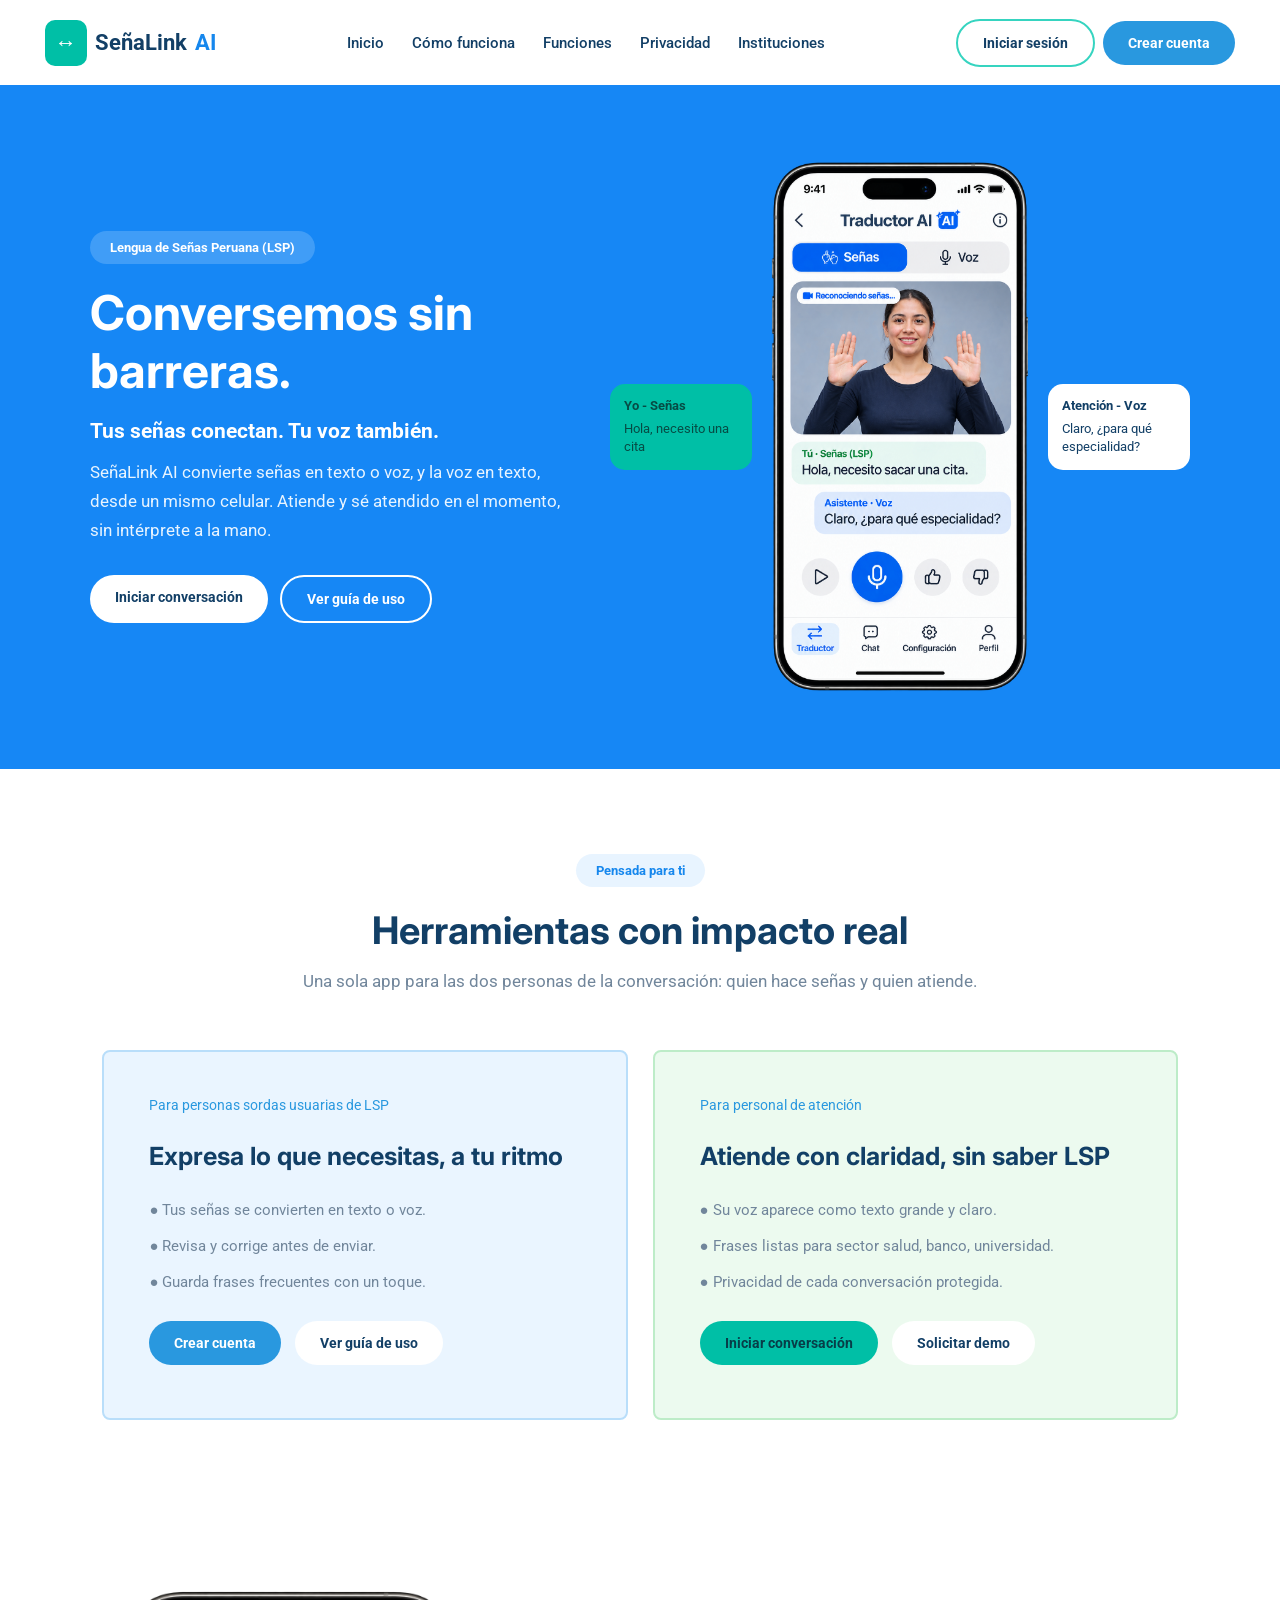
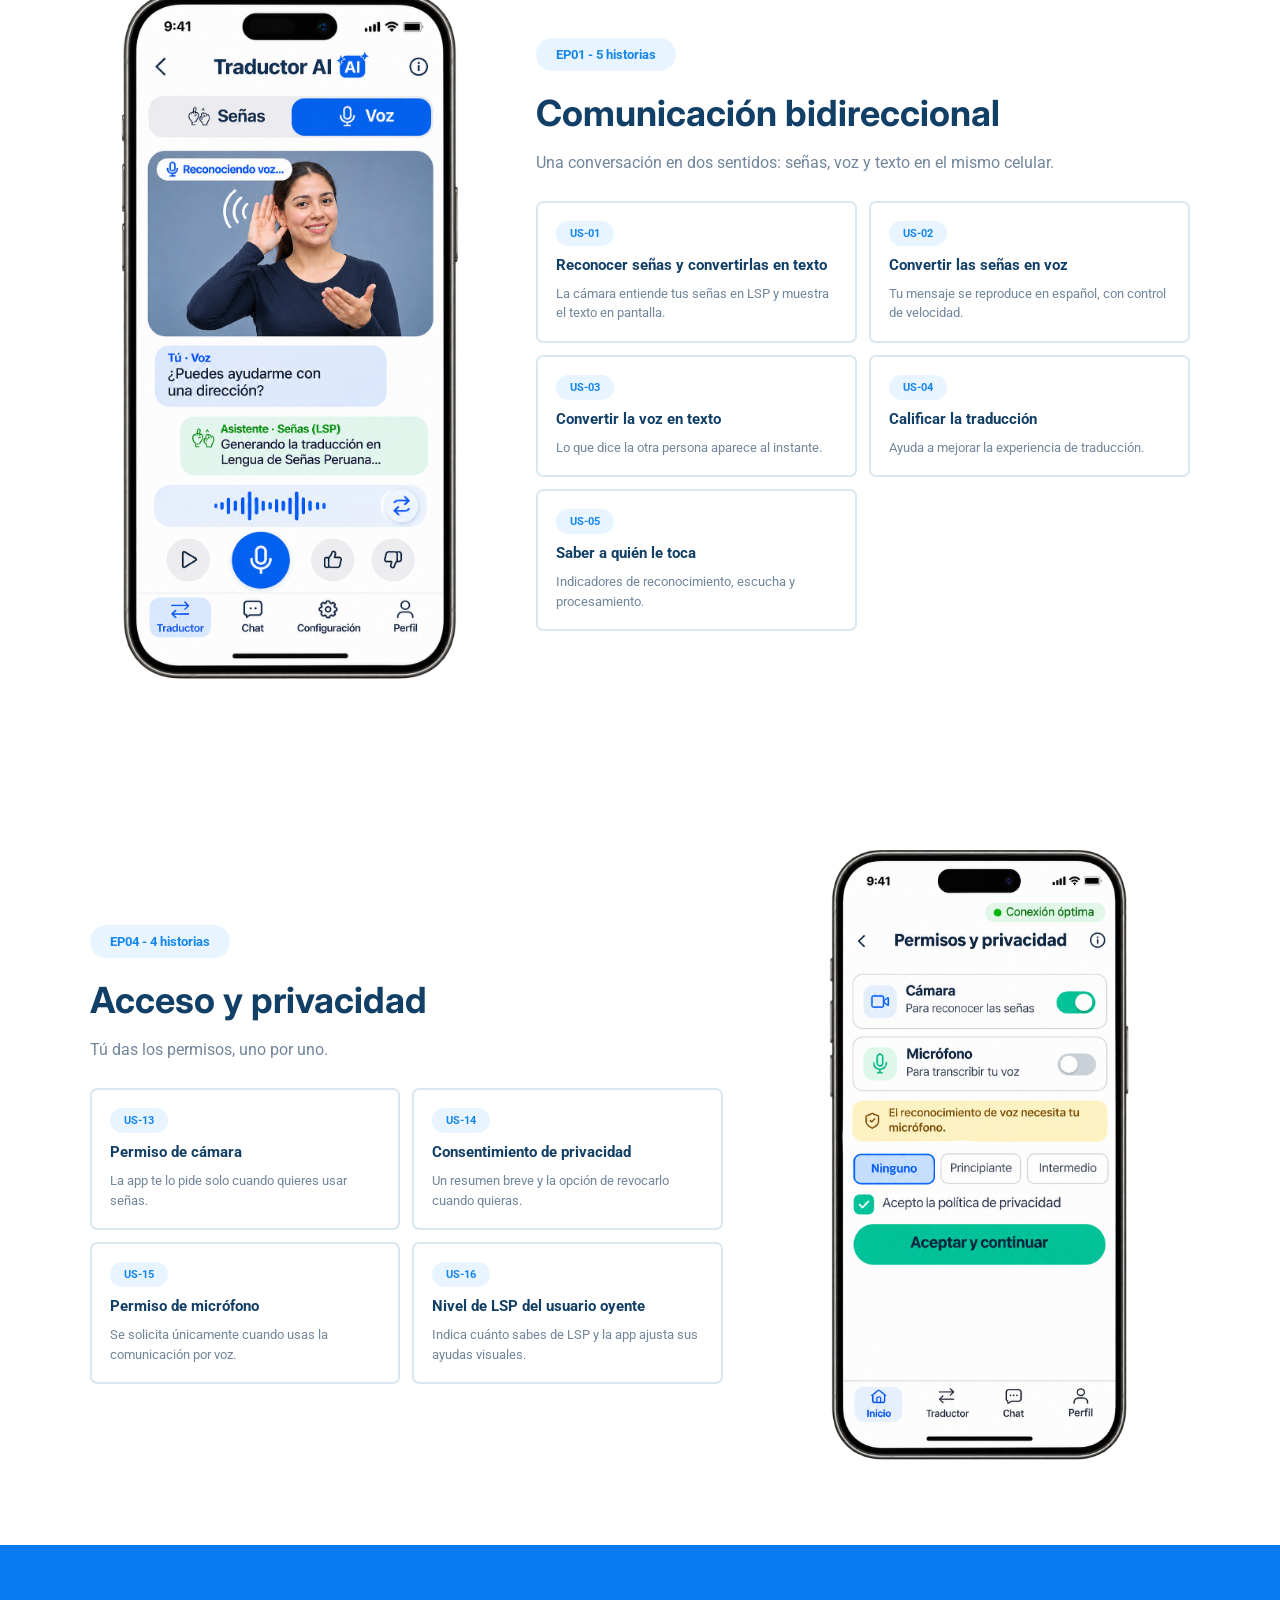
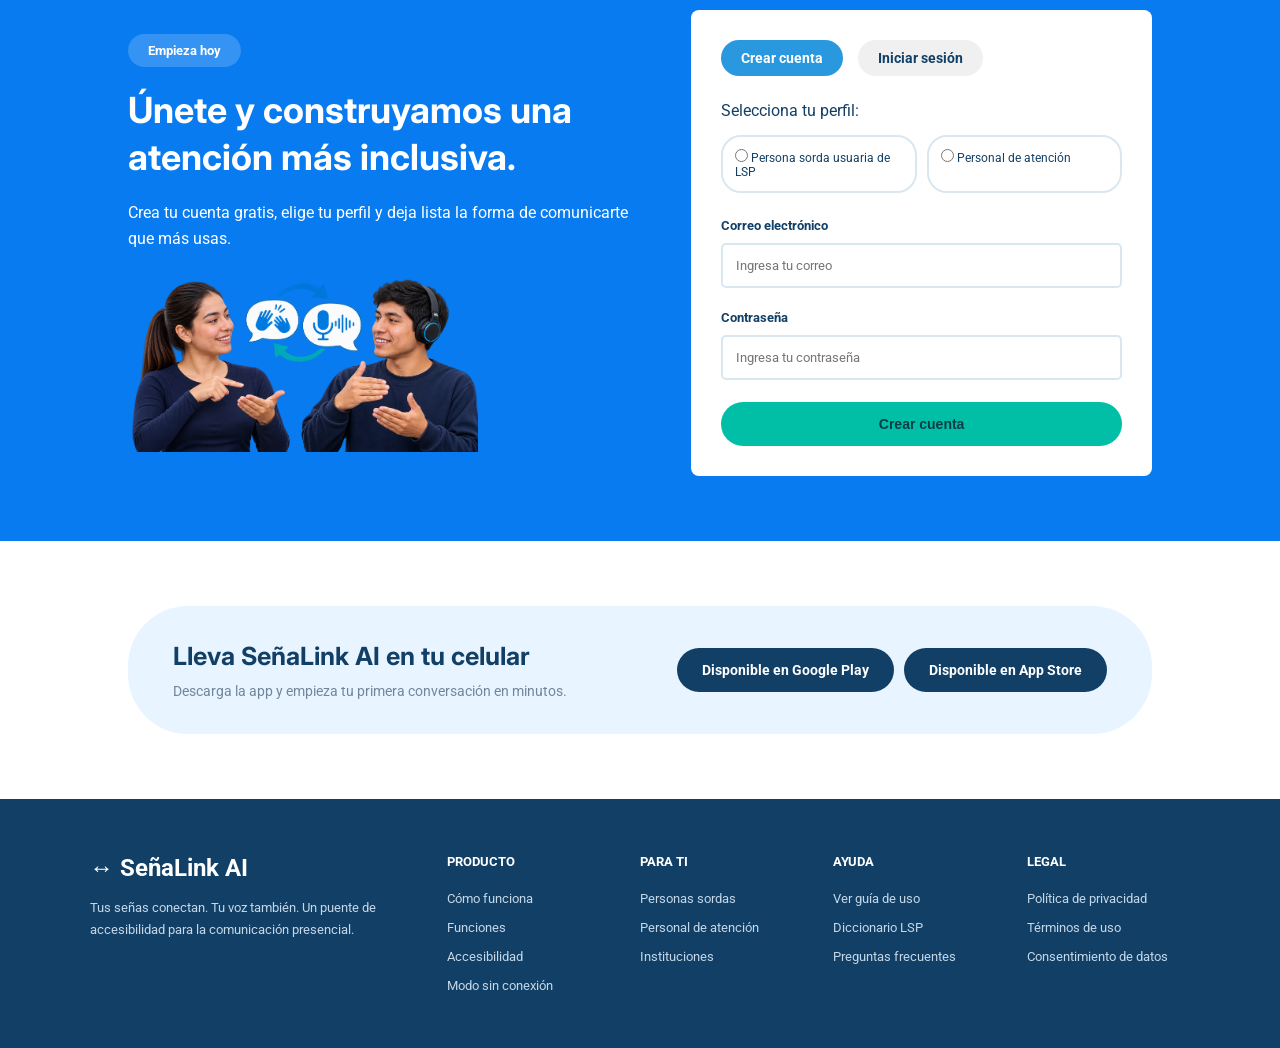
==== index.html @ e8a5c518 "Cambiar nombre a index.html" ====
<!DOCTYPE html>
<html lang="es">

<head>
    <meta charset="UTF-8">
    <meta name="viewport" content="width=device-width, initial-scale=1.0">

    <title>SeñaLink AI</title>

    <link href="https://fonts.googleapis.com/css2?family=Inter:wght@400;500;600;700&family=Roboto:wght@400;500;700&display=swap" rel="stylesheet">

    <link rel="stylesheet" href="style.css">
</head>

<body>

    <!-- NAVEGACION -->
    <header>
        <nav class="navegacion">

            <div class="logo">
                <span>↔</span>
                SeñaLink <strong>AI</strong>
            </div>

            <ul class="menu">
                <li><a href="#inicio">Inicio</a></li>
                <li><a href="#herramientas">Cómo funciona</a></li>
                <li><a href="#funciones">Funciones</a></li>
                <li><a href="#privacidad">Privacidad</a></li>
                <li><a href="#instituciones">Instituciones</a></li>
            </ul>

            <div class="botones-nav">
                <a href="#registro" class="boton boton-borde">Iniciar sesión</a>
                <a href="#registro" class="boton boton-azul">Crear cuenta</a>
            </div>

        </nav>
    </header>


    <!-- SECCION INICIO -->
    <section class="inicio" id="inicio">

        <div class="inicio-texto">

            <span class="etiqueta etiqueta-inicio">
                Lengua de Señas Peruana (LSP)
            </span>

            <h1>Conversemos sin barreras.</h1>

            <h2>Tus señas conectan. Tu voz también.</h2>

            <p>
                SeñaLink AI convierte señas en texto o voz,
                y la voz en texto, desde un mismo celular.
                Atiende y sé atendido en el momento,
                sin intérprete a la mano.
            </p>

            <div class="grupo-botones">
                <a href="#funciones" class="boton boton-blanco">
                    Iniciar conversación
                </a>

                <a href="#herramientas" class="boton boton-transparente">
                    Ver guía de uso
                </a>
            </div>

        </div>


        <div class="inicio-visual">

            <!-- MENSAJE VERDE -->
            <div class="mensaje mensaje-verde">
                <strong>Yo - Señas</strong>
                <p>Hola, necesito una cita</p>
            </div>

            <!-- IMAGEN PRINCIPAL DEL CELULAR -->
            <div class="inicio-imagen">
                <img src="img/Mockup1.png"
                     alt="Interfaz principal de SeñaLink AI"
                     class="imagen-mockup">
            </div>

            <!-- MENSAJE AZUL -->
            <div class="mensaje mensaje-blanco">
                <strong>Atención - Voz</strong>
                <p>Claro, ¿para qué especialidad?</p>
            </div>

        </div>

    </section>


    <!-- SECCION HERRAMIENTAS -->
    <section class="herramientas" id="herramientas">

        <div class="titulo-seccion">

            <span class="etiqueta">Pensada para ti</span>

            <h2>Herramientas con impacto real</h2>

            <p>
                Una sola app para las dos personas de la conversación:
                quien hace señas y quien atiende.
            </p>

        </div>


        <div class="tarjetas-herramientas">

            <div class="tarjeta tarjeta-celeste">

                <span class="texto-pequeno">
                    Para personas sordas usuarias de LSP
                </span>

                <h3>Expresa lo que necesitas, a tu ritmo</h3>

                <ul>
                    <li>● Tus señas se convierten en texto o voz.</li>
                    <li>● Revisa y corrige antes de enviar.</li>
                    <li>● Guarda frases frecuentes con un toque.</li>
                </ul>

                <a href="#registro" class="boton boton-azul">
                    Crear cuenta
                </a>

                <a href="#funciones" class="boton boton-blanco">
                    Ver guía de uso
                </a>

            </div>


            <div class="tarjeta tarjeta-verde">

                <span class="texto-pequeno">
                    Para personal de atención
                </span>

                <h3>Atiende con claridad, sin saber LSP</h3>

                <ul>
                    <li>● Su voz aparece como texto grande y claro.</li>
                    <li>● Frases listas para sector salud, banco, universidad.</li>
                    <li>● Privacidad de cada conversación protegida.</li>
                </ul>

                <a href="#funciones" class="boton boton-verde">
                    Iniciar conversación
                </a>

                <a href="#instituciones" class="boton boton-blanco">
                    Solicitar demo
                </a>

            </div>

        </div>

    </section>


    <!-- SECCION FUNCIONES -->
    <section class="funciones" id="funciones">

        <!-- IMAGEN DEL CELULAR -->
        <div class="funciones-imagen">

            <img src="img/Interfaz2.png"
                 alt="Interfaz de comunicación bidireccional"
                 class="imagen-interfaz">

        </div>


        <div class="funciones-texto">

            <span class="etiqueta">EP01 - 5 historias</span>

            <h2>Comunicación bidireccional</h2>

            <p>
                Una conversación en dos sentidos:
                señas, voz y texto en el mismo celular.
            </p>


            <div class="lista-funciones">

                <div class="funcion">
                    <span>US-01</span>
                    <h3>Reconocer señas y convertirlas en texto</h3>
                    <p>
                        La cámara entiende tus señas en LSP
                        y muestra el texto en pantalla.
                    </p>
                </div>


                <div class="funcion">
                    <span>US-02</span>
                    <h3>Convertir las señas en voz</h3>
                    <p>
                        Tu mensaje se reproduce en español,
                        con control de velocidad.
                    </p>
                </div>


                <div class="funcion">
                    <span>US-03</span>
                    <h3>Convertir la voz en texto</h3>
                    <p>
                        Lo que dice la otra persona
                        aparece al instante.
                    </p>
                </div>


                <div class="funcion">
                    <span>US-04</span>
                    <h3>Calificar la traducción</h3>
                    <p>
                        Ayuda a mejorar la experiencia
                        de traducción.
                    </p>
                </div>


                <div class="funcion">
                    <span>US-05</span>
                    <h3>Saber a quién le toca</h3>
                    <p>
                        Indicadores de reconocimiento,
                        escucha y procesamiento.
                    </p>
                </div>

            </div>

        </div>

    </section>


    <!-- SECCION ACCESO Y PRIVACIDAD -->
    <section class="privacidad" id="privacidad">


        <div class="privacidad-texto">

            <span class="etiqueta">EP04 - 4 historias</span>

            <h2>Acceso y privacidad</h2>

            <p>
                Tú das los permisos, uno por uno.
            </p>


            <div class="lista-funciones">

                <div class="funcion">
                    <span>US-13</span>
                    <h3>Permiso de cámara</h3>
                    <p>
                        La app te lo pide solo cuando
                        quieres usar señas.
                    </p>
                </div>


                <div class="funcion">
                    <span>US-14</span>
                    <h3>Consentimiento de privacidad</h3>
                    <p>
                        Un resumen breve y la opción
                        de revocarlo cuando quieras.
                    </p>
                </div>


                <div class="funcion">
                    <span>US-15</span>
                    <h3>Permiso de micrófono</h3>
                    <p>
                        Se solicita únicamente cuando
                        usas la comunicación por voz.
                    </p>
                </div>


                <div class="funcion">
                    <span>US-16</span>
                    <h3>Nivel de LSP del usuario oyente</h3>
                    <p>
                        Indica cuánto sabes de LSP
                        y la app ajusta sus ayudas visuales.
                    </p>
                </div>

            </div>

        </div>


        <!-- IMAGEN DE ACCESO Y PRIVACIDAD -->
        <div class="privacidad-imagen">

            <img src="img/Configuración.png"
                 alt="Configuración de permisos y privacidad"
                 class="imagen-privacidad">

        </div>

    </section>


    <!-- SECCION REGISTRO -->
    <section class="instituciones" id="instituciones">

        <div class="instituciones-texto">

            <span class="etiqueta etiqueta-inicio">
                Empieza hoy
            </span>

            <h2>Únete y construyamos una atención más inclusiva.</h2>

            <p>
                Crea tu cuenta gratis, elige tu perfil
                y deja lista la forma de comunicarte que más usas.
            </p>

            <img src="img/Jóvenes.png"
                 alt="Personajes de SeñaLink AI">

        </div>


        <div class="registro" id="registro">

            <div class="registro-pestanas">
                <span>Crear cuenta</span>
                <a href="#registro">Iniciar sesión</a>
            </div>

            <p>Selecciona tu perfil:</p>

            <div class="perfiles">

                <label>
                    <input type="radio" name="perfil">
                    Persona sorda usuaria de LSP
                </label>

                <label>
                    <input type="radio" name="perfil">
                    Personal de atención
                </label>

            </div>


            <form>

                <label>Correo electrónico</label>
                <input type="email" placeholder="Ingresa tu correo">

                <label>Contraseña</label>
                <input type="password" placeholder="Ingresa tu contraseña">

                <button type="submit" class="boton boton-verde boton-completo">
                    Crear cuenta
                </button>

            </form>

        </div>

    </section>


    <!-- SECCION DESCARGA -->
    <section class="descarga">

        <div>
            <h2>Lleva SeñaLink AI en tu celular</h2>

            <p>
                Descarga la app y empieza tu primera
                conversación en minutos.
            </p>
        </div>


        <div class="descarga-botones">

            <a href="#" class="boton boton-oscuro">
                Disponible en Google Play
            </a>

            <a href="#" class="boton boton-oscuro">
                Disponible en App Store
            </a>

        </div>

    </section>


    <!-- FOOTER -->
    <footer>

        <div class="footer-logo">

            <h2>↔ SeñaLink AI</h2>

            <p>
                Tus señas conectan. Tu voz también.
                Un puente de accesibilidad para la
                comunicación presencial.
            </p>

        </div>


        <div class="footer-columna">
            <h3>PRODUCTO</h3>
            <a href="#herramientas">Cómo funciona</a>
            <a href="#funciones">Funciones</a>
            <a href="#privacidad">Accesibilidad</a>
            <a href="#funciones">Modo sin conexión</a>
        </div>


        <div class="footer-columna">
            <h3>PARA TI</h3>
            <a href="#herramientas">Personas sordas</a>
            <a href="#instituciones">Personal de atención</a>
            <a href="#instituciones">Instituciones</a>
        </div>


        <div class="footer-columna">
            <h3>AYUDA</h3>
            <a href="#herramientas">Ver guía de uso</a>
            <a href="#privacidad">Diccionario LSP</a>
            <a href="#funciones">Preguntas frecuentes</a>
        </div>


        <div class="footer-columna">
            <h3>LEGAL</h3>
            <a href="#privacidad">Política de privacidad</a>
            <a href="#privacidad">Términos de uso</a>
            <a href="#privacidad">Consentimiento de datos</a>
        </div>

    </footer>

</body>
</html>
---- style.css ----
/* =========================================
   1. CONFIGURACION GENERAL
========================================= */

@import url('https://fonts.googleapis.com/css2?family=Inter:wght@400;500;600;700&family=Roboto:wght@400;500;700&display=swap');

* {
    margin: 0;
    padding: 0;
    box-sizing: border-box;
}

html {
    scroll-behavior: smooth;
    scroll-padding-top: 90px;
}

body {
    font-family: 'Roboto', sans-serif;
    color: #123F66;
    background-color: #FFFFFF;
}

a {
    text-decoration: none;
    color: inherit;
}

img {
    max-width: 100%;
}


/* =========================================
   2. NAVEGACION
========================================= */

header {
    width: 100%;
    background-color: #FFFFFF;
}

.navegacion {
    width: 100%;
    min-height: 85px;
    padding: 15px 3.5%;
    display: flex;
    align-items: center;
    justify-content: space-between;
    gap: 20px;
}

.logo {
    display: flex;
    align-items: center;
    gap: 8px;
    font-size: 22px;
    font-weight: 700;
    white-space: nowrap;
}

.logo span {
    background-color: #00BFA6;
    color: white;
    padding: 10px;
    border-radius: 10px;
}

.logo strong {
    color: #1687ED;
}

.menu {
    display: flex;
    align-items: center;
    gap: 28px;
    list-style: none;
}

.menu a {
    font-size: 15px;
    font-weight: 500;
    transition: 0.3s;
}

.menu a:hover {
    color: #00BFA6;
}


/* =========================================
   3. BOTONES
========================================= */

.botones-nav {
    display: flex;
    align-items: center;
    gap: 8px;
}

.boton {
    display: inline-block;
    padding: 14px 25px;
    border-radius: 30px;
    font-size: 14px;
    font-weight: 700;
    text-align: center;
    border: none;
    cursor: pointer;
    transition: 0.3s;
}

.boton:hover {
    transform: translateY(-2px);
}

.boton-borde {
    border: 2px solid #36D4C0;
    color: #123F66;
}

.boton-azul {
    background-color: #2998DF;
    color: white;
}

.boton-verde {
    background-color: #00BFA6;
    color: #073D48;
}

.boton-blanco {
    background-color: white;
    color: #123F66;
}

.boton-transparente {
    border: 2px solid white;
    color: white;
}

.boton-oscuro {
    background-color: #123F66;
    color: white;
}

.boton-completo {
    width: 100%;
}


/* =========================================
   4. SECCION INICIO
========================================= */

.inicio {
    width: 100%;
    min-height: 650px;
    padding: 70px 7%;
    background-color: #1687F5;
    display: flex;
    align-items: center;
    justify-content: space-between;
    gap: 45px;
    overflow: hidden;
}

.inicio-texto {
    width: 45%;
    color: white;
}

.etiqueta {
    display: inline-block;
    padding: 9px 20px;
    border-radius: 25px;
    background-color: #E8F4FF;
    color: #1687ED;
    font-size: 13px;
    font-weight: 700;
    margin-bottom: 20px;
}

.etiqueta-inicio {
    background-color: rgba(255,255,255,0.18);
    color: white;
}

.inicio-texto h1 {
    font-family: 'Inter', sans-serif;
    font-size: 48px;
    line-height: 1.2;
    margin-bottom: 20px;
}

.inicio-texto h2 {
    font-size: 21px;
    margin-bottom: 15px;
}

.inicio-texto p {
    font-size: 17px;
    line-height: 1.7;
    margin-bottom: 30px;
    color: #E8F4FF;
}

.grupo-botones {
    display: flex;
    flex-wrap: wrap;
    gap: 12px;
}


/* =========================================
   5. IMAGEN PRINCIPAL Y MENSAJES
========================================= */

.inicio-visual {
    width: 55%;
    min-width: 0;
    display: flex;
    align-items: center;
    justify-content: center;
    gap: 12px;
    position: relative;
}

.inicio-imagen {
    width: 48%;
    max-width: 300px;
    min-width: 0;
    flex-shrink: 1;
    display: flex;
    justify-content: center;
    align-items: center;
    overflow: hidden;
}

.imagen-mockup {
    display: block;
    width: 100%;
    height: auto;
    max-height: 570px;
    object-fit: contain;
    object-position: center;
}

.mensaje {
    width: 25%;
    max-width: 155px;
    min-width: 0;
    padding: 14px;
    border-radius: 15px;
    font-size: 13px;
    flex-shrink: 1;
}

.mensaje p {
    margin-top: 7px;
    line-height: 1.4;
}

.mensaje-verde {
    background-color: #00BFA6;
    color: #064C45;
}

.mensaje-blanco {
    background-color: white;
    color: #123F66;
}


/* =========================================
   6. HERRAMIENTAS
========================================= */

.herramientas {
    padding: 85px 8%;
}

.titulo-seccion {
    text-align: center;
    max-width: 750px;
    margin: 0 auto 55px;
}

.titulo-seccion h2 {
    font-family: 'Inter', sans-serif;
    font-size: 38px;
    margin-bottom: 15px;
}

.titulo-seccion p {
    color: #71869B;
    font-size: 17px;
    line-height: 1.6;
}

.tarjetas-herramientas {
    display: grid;
    grid-template-columns: repeat(2, 1fr);
    gap: 25px;
}

.tarjeta {
    padding: 45px;
    border-radius: 8px;
    border: 2px solid;
}

.tarjeta-celeste {
    background-color: #EAF5FF;
    border-color: #B9DEFA;
}

.tarjeta-verde {
    background-color: #ECFAEF;
    border-color: #BDECC8;
}

.texto-pequeno {
    display: block;
    font-size: 14px;
    color: #2998DF;
    margin-bottom: 25px;
}

.tarjeta h3 {
    font-family: 'Inter', sans-serif;
    font-size: 25px;
    line-height: 1.5;
    margin-bottom: 25px;
}

.tarjeta ul {
    list-style: none;
    margin-bottom: 30px;
}

.tarjeta li {
    margin-bottom: 18px;
    font-size: 15px;
    color: #71869B;
}

.tarjeta .boton {
    margin-right: 10px;
    margin-bottom: 8px;
}


/* =========================================
   7. COMUNICACION BIDIRECCIONAL
========================================= */

.funciones {
    padding: 80px 7%;
    display: flex;
    align-items: center;
    justify-content: space-between;
    gap: 45px;
}

.funciones-imagen {
    width: 38%;
    max-width: 480px;
    min-width: 0;
    display: flex;
    align-items: center;
    justify-content: center;
    overflow: hidden;
    margin: 0 auto;
}

.imagen-interfaz {
    display: block;
    width: 100%;
    max-width: 400px;
    max-height: 700px;
    height: auto;
    object-fit: contain;
    object-position: center;
}

.funciones-texto {
    width: 62%;
    min-width: 0;
}

.funciones-texto h2,
.privacidad-texto h2 {
    font-family: 'Inter', sans-serif;
    font-size: 36px;
    margin-bottom: 15px;
}

.funciones-texto > p,
.privacidad-texto > p {
    color: #71869B;
    font-size: 16px;
    line-height: 1.6;
    margin-bottom: 25px;
}

.lista-funciones {
    display: grid;
    grid-template-columns: repeat(2, 1fr);
    gap: 12px;
}

.funcion {
    padding: 18px;
    border: 2px solid #D9E7F0;
    border-radius: 7px;
}

.funcion span {
    display: inline-block;
    background-color: #E8F4FF;
    color: #1687ED;
    padding: 6px 14px;
    border-radius: 20px;
    font-size: 11px;
    font-weight: 700;
    margin-bottom: 10px;
}

.funcion h3 {
    font-size: 15px;
    margin-bottom: 10px;
}

.funcion p {
    font-size: 13px;
    color: #71869B;
    line-height: 1.5;
}


/* =========================================
   8. ACCESO Y PRIVACIDAD
========================================= */

.privacidad {
    width: 100%;
    padding: 80px 7%;
    display: flex;
    align-items: center;
    justify-content: space-between;
    gap: 45px;
    background-color: #FFFFFF;
}

/* DIVISION DEL TEXTO */

.privacidad-texto {
    width: 60%;
    min-width: 0;
}

/* DIVISION DE LA IMAGEN */

.privacidad-imagen {
    width: 40%;
    max-width: 450px;
    min-width: 0;
    display: flex;
    align-items: center;
    justify-content: center;
    overflow: hidden;
    margin: 0 auto;
}

/* IMAGEN DEL CELULAR */

.imagen-privacidad {
    display: block;
    width: 100%;
    max-width: 350px;
    max-height: 620px;
    height: auto;
    object-fit: contain;
    object-position: center;
}


/* =========================================
   9. REGISTRO E INSTITUCIONES
========================================= */

.instituciones {
    background-color: #087BF0;
    padding: 65px 10%;
    display: flex;
    align-items: center;
    justify-content: space-between;
    gap: 50px;
}

.instituciones-texto {
    width: 50%;
    color: white;
}

.instituciones-texto h2 {
    font-family: 'Inter', sans-serif;
    font-size: 36px;
    line-height: 1.3;
    margin-bottom: 20px;
}

.instituciones-texto p {
    font-size: 16px;
    line-height: 1.6;
    margin-bottom: 25px;
}

.instituciones-texto img {
    display: block;
    width: 100%;
    max-width: 350px;
    height: auto;
    object-fit: contain;
}

.registro {
    width: 45%;
    background-color: white;
    border-radius: 8px;
    padding: 30px;
    color: #123F66;
}

.registro-pestanas {
    display: flex;
    gap: 15px;
    margin-bottom: 25px;
    font-size: 14px;
    font-weight: 700;
}

.registro-pestanas span {
    background-color: #2998DF;
    color: white;
    padding: 10px 20px;
    border-radius: 20px;
}

.registro-pestanas a {
    background-color: #F0F0F0;
    padding: 10px 20px;
    border-radius: 20px;
}

.registro > p {
    margin-bottom: 15px;
}

.perfiles {
    display: flex;
    gap: 10px;
    margin-bottom: 25px;
}

.perfiles label {
    flex: 1;
    padding: 12px;
    border: 2px solid #D9E7F0;
    border-radius: 20px;
    font-size: 12px;
}

.registro form {
    display: flex;
    flex-direction: column;
    gap: 10px;
}

.registro form label {
    font-size: 13px;
    font-weight: 700;
}

.registro form input {
    width: 100%;
    padding: 13px;
    border: 2px solid #D9E7F0;
    border-radius: 5px;
    margin-bottom: 12px;
    font-family: 'Roboto', sans-serif;
}


/* =========================================
   10. DESCARGA
========================================= */

.descarga {
    margin: 65px auto;
    width: 80%;
    padding: 35px 45px;
    border-radius: 60px;
    background-color: #E8F4FF;
    display: flex;
    align-items: center;
    justify-content: space-between;
    gap: 25px;
}

.descarga h2 {
    font-family: 'Inter', sans-serif;
    font-size: 25px;
    margin-bottom: 12px;
}

.descarga p {
    color: #71869B;
    font-size: 14px;
}

.descarga-botones {
    display: flex;
    gap: 10px;
    flex-wrap: wrap;
}


/* =========================================
   11. FOOTER
========================================= */

footer {
    background-color: #123F66;
    color: white;
    padding: 55px 7%;
    display: grid;
    grid-template-columns: 2fr repeat(4, 1fr);
    gap: 30px;
}

.footer-logo h2 {
    margin-bottom: 15px;
}

.footer-logo p {
    color: #C4D8E8;
    font-size: 13px;
    line-height: 1.7;
}

.footer-columna {
    display: flex;
    flex-direction: column;
    gap: 14px;
}

.footer-columna h3 {
    font-size: 13px;
    margin-bottom: 8px;
}

.footer-columna a {
    font-size: 13px;
    color: #C4D8E8;
}

.footer-columna a:hover {
    color: #36D4C0;
}


/* =========================================
   12. RESPONSIVE - TABLETS
========================================= */

@media (max-width: 1000px) {

    .navegacion {
        flex-wrap: wrap;
        justify-content: center;
    }

    .menu {
        gap: 15px;
    }

    .inicio {
        padding: 55px 5%;
    }

    .inicio-texto h1 {
        font-size: 38px;
    }

    .inicio-visual {
        gap: 8px;
    }

    .mensaje {
        padding: 9px;
        font-size: 11px;
    }

    .tarjeta {
        padding: 30px;
    }

    .funciones,
    .privacidad {
        gap: 25px;
    }

    footer {
        grid-template-columns: repeat(3, 1fr);
    }

}


/* =========================================
   13. RESPONSIVE - CELULARES
========================================= */

@media (max-width: 700px) {

    .navegacion {
        padding: 15px;
        gap: 15px;
    }

    .menu {
        width: 100%;
        justify-content: center;
        flex-wrap: wrap;
        gap: 15px;
    }

    .menu a {
        font-size: 13px;
    }

    .botones-nav {
        justify-content: center;
        width: 100%;
    }

    .inicio {
        flex-direction: column;
        padding: 50px 7%;
        text-align: center;
    }

    .inicio-texto {
        width: 100%;
    }

    .inicio-texto h1 {
        font-size: 35px;
    }

    .grupo-botones {
        justify-content: center;
    }

    .inicio-visual {
        width: 100%;
        max-width: 500px;
    }

    .inicio-imagen {
        width: 55%;
        max-width: 260px;
    }

    .imagen-mockup {
        max-height: 480px;
    }

    .mensaje {
        width: 23%;
        font-size: 10px;
        padding: 8px;
    }

    .herramientas {
        padding: 55px 6%;
    }

    .titulo-seccion h2 {
        font-size: 29px;
    }

    .tarjetas-herramientas {
        grid-template-columns: 1fr;
    }

    .tarjeta {
        padding: 25px;
    }

    .funciones,
    .privacidad {
        flex-direction: column;
        padding: 55px 6%;
    }

    .funciones-imagen,
    .funciones-texto,
    .privacidad-texto,
    .privacidad-imagen {
        width: 100%;
    }

    .funciones-imagen {
        max-width: 450px;
        margin: 0 auto;
    }

    .imagen-interfaz {
        max-width: 100%;
        max-height: 600px;
    }

    .privacidad-imagen {
        max-width: 350px;
        margin: 0 auto;
    }

    .imagen-privacidad {
        width: 100%;
        max-width: 300px;
        max-height: 550px;
    }

    .funciones-texto h2,
    .privacidad-texto h2 {
        font-size: 29px;
    }

    .lista-funciones {
        grid-template-columns: 1fr;
    }

    .instituciones {
        flex-direction: column;
        padding: 50px 6%;
    }

    .instituciones-texto,
    .registro {
        width: 100%;
    }

    .instituciones-texto h2 {
        font-size: 30px;
    }

    .registro {
        padding: 22px;
    }

    .descarga {
        width: 90%;
        padding: 30px;
        border-radius: 25px;
        flex-direction: column;
        text-align: center;
    }

    .descarga-botones {
        justify-content: center;
    }

    footer {
        grid-template-columns: repeat(2, 1fr);
        padding: 40px 7%;
    }

    .footer-logo {
        grid-column: span 2;
    }

}


/* =========================================
   14. RESPONSIVE - CELULARES PEQUEÑOS
========================================= */

@media (max-width: 400px) {

    .inicio-texto h1 {
        font-size: 29px;
    }

    .inicio-visual {
        gap: 5px;
    }

    .mensaje {
        font-size: 9px;
        padding: 6px;
    }

    .inicio-imagen {
        width: 58%;
    }

    .boton {
        padding: 12px 17px;
        font-size: 12px;
    }

    .perfiles {
        flex-direction: column;
    }

    footer {
        grid-template-columns: 1fr;
    }

    .footer-logo {
        grid-column: span 1;
    }

}
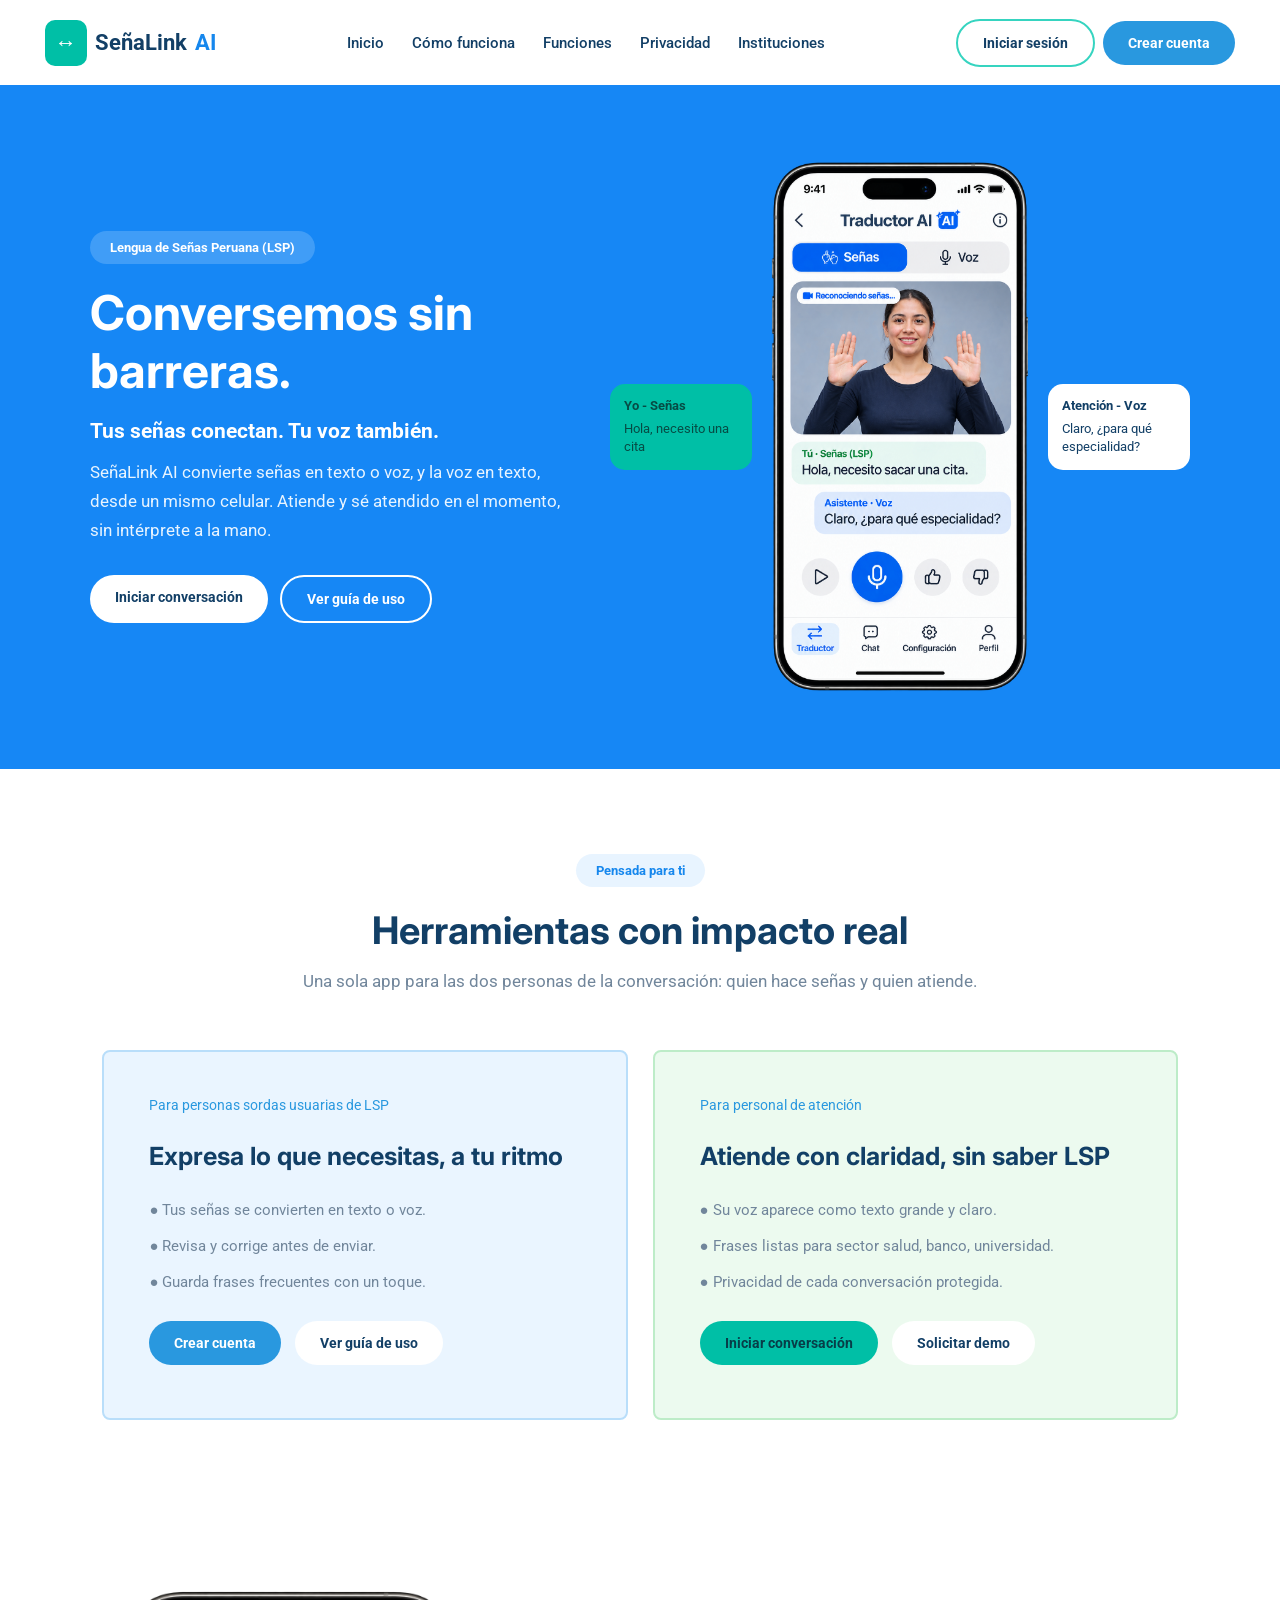
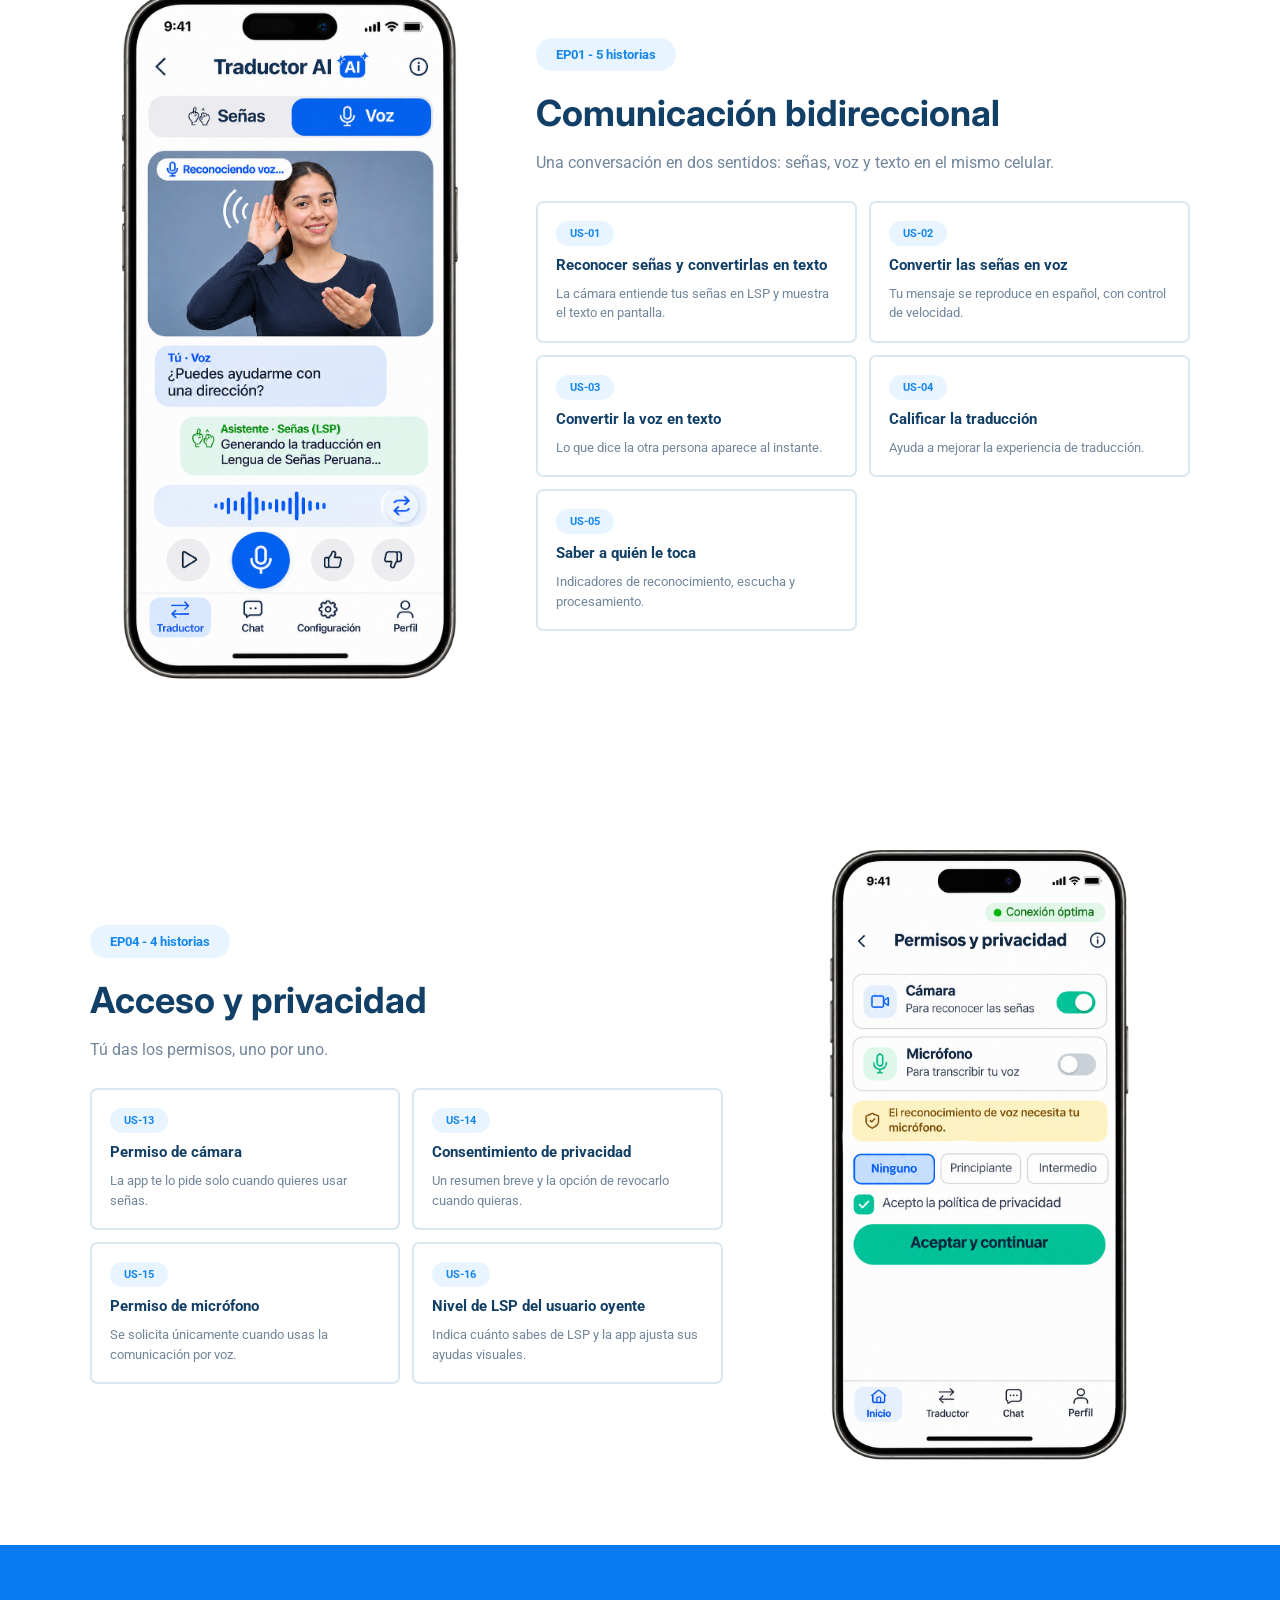
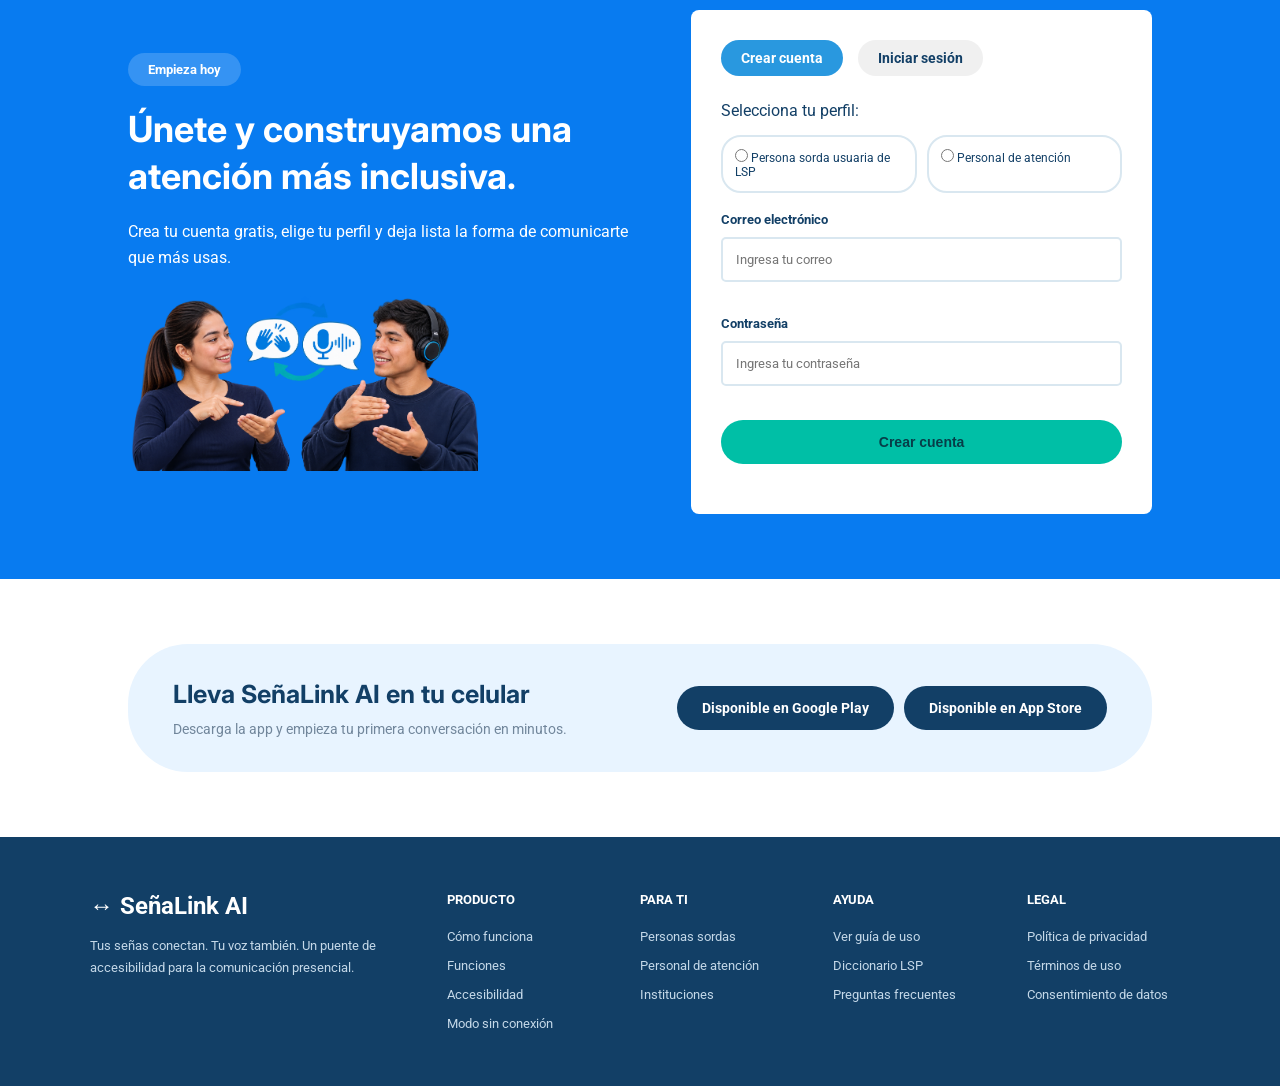
==== commit ff28dd05: "Add files via upload" ====
--- a/index.html
+++ b/index.html
@@ -7,10 +7,13 @@
     <meta name="viewport" content="width=device-width, initial-scale=1.0">
 
     <title>SeñaLink AI</title>
+    
+<link rel="icon" type="image/x-icon" href="favicon.ico">
+
 
     <link href="https://fonts.googleapis.com/css2?family=Inter:wght@400;500;600;700&family=Roboto:wght@400;500;700&display=swap" rel="stylesheet">
 
-    <link rel="stylesheet" href="style.css">
+    <link rel="stylesheet" href="assets/styles/styles.css">
 </head>
 
 <body>
@@ -62,6 +65,7 @@
             </p>
 
             <div class="grupo-botones">
+
                 <a href="#funciones" class="boton boton-blanco">
                     Iniciar conversación
                 </a>
@@ -69,6 +73,7 @@
                 <a href="#herramientas" class="boton boton-transparente">
                     Ver guía de uso
                 </a>
+
             </div>
 
         </div>
@@ -84,9 +89,11 @@
 
             <!-- IMAGEN PRINCIPAL DEL CELULAR -->
             <div class="inicio-imagen">
-                <img src="img/Mockup1.png"
+
+                <img src="assets/images/Mockup1.png"
                      alt="Interfaz principal de SeñaLink AI"
                      class="imagen-mockup">
+
             </div>
 
             <!-- MENSAJE AZUL -->
@@ -179,7 +186,7 @@
         <!-- IMAGEN DEL CELULAR -->
         <div class="funciones-imagen">
 
-            <img src="img/Interfaz2.png"
+            <img src="assets/images/Interfaz2.png"
                  alt="Interfaz de comunicación bidireccional"
                  class="imagen-interfaz">
 
@@ -259,7 +266,6 @@
     <!-- SECCION ACCESO Y PRIVACIDAD -->
     <section class="privacidad" id="privacidad">
 
-
         <div class="privacidad-texto">
 
             <span class="etiqueta">EP04 - 4 historias</span>
@@ -320,7 +326,7 @@
         <!-- IMAGEN DE ACCESO Y PRIVACIDAD -->
         <div class="privacidad-imagen">
 
-            <img src="img/Configuración.png"
+            <img src="assets/images/Configuración.png"
                  alt="Configuración de permisos y privacidad"
                  class="imagen-privacidad">
 
@@ -345,7 +351,7 @@
                 y deja lista la forma de comunicarte que más usas.
             </p>
 
-            <img src="img/Jóvenes.png"
+            <img src="assets/images/Jóvenes.png"
                  alt="Personajes de SeñaLink AI">
 
         </div>
@@ -398,12 +404,14 @@
     <section class="descarga">
 
         <div>
+
             <h2>Lleva SeñaLink AI en tu celular</h2>
 
             <p>
                 Descarga la app y empieza tu primera
                 conversación en minutos.
             </p>
+
         </div>
 
 
@@ -439,38 +447,52 @@
 
 
         <div class="footer-columna">
+
             <h3>PRODUCTO</h3>
+
             <a href="#herramientas">Cómo funciona</a>
             <a href="#funciones">Funciones</a>
             <a href="#privacidad">Accesibilidad</a>
             <a href="#funciones">Modo sin conexión</a>
+
         </div>
 
 
         <div class="footer-columna">
+
             <h3>PARA TI</h3>
+
             <a href="#herramientas">Personas sordas</a>
             <a href="#instituciones">Personal de atención</a>
             <a href="#instituciones">Instituciones</a>
+
         </div>
 
 
         <div class="footer-columna">
+
             <h3>AYUDA</h3>
+
             <a href="#herramientas">Ver guía de uso</a>
             <a href="#privacidad">Diccionario LSP</a>
             <a href="#funciones">Preguntas frecuentes</a>
+
         </div>
 
 
         <div class="footer-columna">
+
             <h3>LEGAL</h3>
+
             <a href="#privacidad">Política de privacidad</a>
             <a href="#privacidad">Términos de uso</a>
             <a href="#privacidad">Consentimiento de datos</a>
+
         </div>
 
     </footer>
+
+    <script src="assets/scripts/main.js"></script>
 
 </body>
 </html>
--- a/assets/styles/styles.css
+++ b/assets/styles/styles.css
@@ -0,0 +1,929 @@
+
+/* =========================================
+   1. CONFIGURACION GENERAL
+========================================= */
+
+@import url('https://fonts.googleapis.com/css2?family=Inter:wght@400;500;600;700&family=Roboto:wght@400;500;700&display=swap');
+
+* {
+    margin: 0;
+    padding: 0;
+    box-sizing: border-box;
+}
+
+html {
+    scroll-behavior: smooth;
+    scroll-padding-top: 90px;
+}
+
+body {
+    font-family: 'Roboto', sans-serif;
+    color: #123F66;
+    background-color: #FFFFFF;
+}
+
+a {
+    text-decoration: none;
+    color: inherit;
+}
+
+img {
+    max-width: 100%;
+}
+
+
+/* =========================================
+   2. NAVEGACION
+========================================= */
+
+header {
+    width: 100%;
+    background-color: #FFFFFF;
+}
+
+.navegacion {
+    width: 100%;
+    min-height: 85px;
+    padding: 15px 3.5%;
+    display: flex;
+    align-items: center;
+    justify-content: space-between;
+    gap: 20px;
+}
+
+.logo {
+    display: flex;
+    align-items: center;
+    gap: 8px;
+    font-size: 22px;
+    font-weight: 700;
+    white-space: nowrap;
+}
+
+.logo span {
+    background-color: #00BFA6;
+    color: white;
+    padding: 10px;
+    border-radius: 10px;
+}
+
+.logo strong {
+    color: #1687ED;
+}
+
+.menu {
+    display: flex;
+    align-items: center;
+    gap: 28px;
+    list-style: none;
+}
+
+.menu a {
+    font-size: 15px;
+    font-weight: 500;
+    transition: 0.3s;
+}
+
+.menu a:hover {
+    color: #00BFA6;
+}
+
+
+/* =========================================
+   3. BOTONES
+========================================= */
+
+.botones-nav {
+    display: flex;
+    align-items: center;
+    gap: 8px;
+}
+
+.boton {
+    display: inline-block;
+    padding: 14px 25px;
+    border-radius: 30px;
+    font-size: 14px;
+    font-weight: 700;
+    text-align: center;
+    border: none;
+    cursor: pointer;
+    transition: 0.3s;
+}
+
+.boton:hover {
+    transform: translateY(-2px);
+}
+
+.boton-borde {
+    border: 2px solid #36D4C0;
+    color: #123F66;
+}
+
+.boton-azul {
+    background-color: #2998DF;
+    color: white;
+}
+
+.boton-verde {
+    background-color: #00BFA6;
+    color: #073D48;
+}
+
+.boton-blanco {
+    background-color: white;
+    color: #123F66;
+}
+
+.boton-transparente {
+    border: 2px solid white;
+    color: white;
+}
+
+.boton-oscuro {
+    background-color: #123F66;
+    color: white;
+}
+
+.boton-completo {
+    width: 100%;
+}
+
+
+/* =========================================
+   4. SECCION INICIO
+========================================= */
+
+.inicio {
+    width: 100%;
+    min-height: 650px;
+    padding: 70px 7%;
+    background-color: #1687F5;
+    display: flex;
+    align-items: center;
+    justify-content: space-between;
+    gap: 45px;
+    overflow: hidden;
+}
+
+.inicio-texto {
+    width: 45%;
+    color: white;
+}
+
+.etiqueta {
+    display: inline-block;
+    padding: 9px 20px;
+    border-radius: 25px;
+    background-color: #E8F4FF;
+    color: #1687ED;
+    font-size: 13px;
+    font-weight: 700;
+    margin-bottom: 20px;
+}
+
+.etiqueta-inicio {
+    background-color: rgba(255,255,255,0.18);
+    color: white;
+}
+
+.inicio-texto h1 {
+    font-family: 'Inter', sans-serif;
+    font-size: 48px;
+    line-height: 1.2;
+    margin-bottom: 20px;
+}
+
+.inicio-texto h2 {
+    font-size: 21px;
+    margin-bottom: 15px;
+}
+
+.inicio-texto p {
+    font-size: 17px;
+    line-height: 1.7;
+    margin-bottom: 30px;
+    color: #E8F4FF;
+}
+
+.grupo-botones {
+    display: flex;
+    flex-wrap: wrap;
+    gap: 12px;
+}
+
+
+/* =========================================
+   5. IMAGEN PRINCIPAL Y MENSAJES
+========================================= */
+
+.inicio-visual {
+    width: 55%;
+    min-width: 0;
+    display: flex;
+    align-items: center;
+    justify-content: center;
+    gap: 12px;
+    position: relative;
+}
+
+.inicio-imagen {
+    width: 48%;
+    max-width: 300px;
+    min-width: 0;
+    flex-shrink: 1;
+    display: flex;
+    justify-content: center;
+    align-items: center;
+    overflow: hidden;
+}
+
+.imagen-mockup {
+    display: block;
+    width: 100%;
+    height: auto;
+    max-height: 570px;
+    object-fit: contain;
+    object-position: center;
+}
+
+.mensaje {
+    width: 25%;
+    max-width: 155px;
+    min-width: 0;
+    padding: 14px;
+    border-radius: 15px;
+    font-size: 13px;
+    flex-shrink: 1;
+}
+
+.mensaje p {
+    margin-top: 7px;
+    line-height: 1.4;
+}
+
+.mensaje-verde {
+    background-color: #00BFA6;
+    color: #064C45;
+}
+
+.mensaje-blanco {
+    background-color: white;
+    color: #123F66;
+}
+
+
+/* =========================================
+   6. HERRAMIENTAS
+========================================= */
+
+.herramientas {
+    padding: 85px 8%;
+}
+
+.titulo-seccion {
+    text-align: center;
+    max-width: 750px;
+    margin: 0 auto 55px;
+}
+
+.titulo-seccion h2 {
+    font-family: 'Inter', sans-serif;
+    font-size: 38px;
+    margin-bottom: 15px;
+}
+
+.titulo-seccion p {
+    color: #71869B;
+    font-size: 17px;
+    line-height: 1.6;
+}
+
+.tarjetas-herramientas {
+    display: grid;
+    grid-template-columns: repeat(2, 1fr);
+    gap: 25px;
+}
+
+.tarjeta {
+    padding: 45px;
+    border-radius: 8px;
+    border: 2px solid;
+}
+
+.tarjeta-celeste {
+    background-color: #EAF5FF;
+    border-color: #B9DEFA;
+}
+
+.tarjeta-verde {
+    background-color: #ECFAEF;
+    border-color: #BDECC8;
+}
+
+.texto-pequeno {
+    display: block;
+    font-size: 14px;
+    color: #2998DF;
+    margin-bottom: 25px;
+}
+
+.tarjeta h3 {
+    font-family: 'Inter', sans-serif;
+    font-size: 25px;
+    line-height: 1.5;
+    margin-bottom: 25px;
+}
+
+.tarjeta ul {
+    list-style: none;
+    margin-bottom: 30px;
+}
+
+.tarjeta li {
+    margin-bottom: 18px;
+    font-size: 15px;
+    color: #71869B;
+}
+
+.tarjeta .boton {
+    margin-right: 10px;
+    margin-bottom: 8px;
+}
+
+
+/* =========================================
+   7. COMUNICACION BIDIRECCIONAL
+========================================= */
+
+.funciones {
+    padding: 80px 7%;
+    display: flex;
+    align-items: center;
+    justify-content: space-between;
+    gap: 45px;
+}
+
+.funciones-imagen {
+    width: 38%;
+    max-width: 480px;
+    min-width: 0;
+    display: flex;
+    align-items: center;
+    justify-content: center;
+    overflow: hidden;
+    margin: 0 auto;
+}
+
+.imagen-interfaz {
+    display: block;
+    width: 100%;
+    max-width: 400px;
+    max-height: 700px;
+    height: auto;
+    object-fit: contain;
+    object-position: center;
+}
+
+.funciones-texto {
+    width: 62%;
+    min-width: 0;
+}
+
+.funciones-texto h2,
+.privacidad-texto h2 {
+    font-family: 'Inter', sans-serif;
+    font-size: 36px;
+    margin-bottom: 15px;
+}
+
+.funciones-texto > p,
+.privacidad-texto > p {
+    color: #71869B;
+    font-size: 16px;
+    line-height: 1.6;
+    margin-bottom: 25px;
+}
+
+.lista-funciones {
+    display: grid;
+    grid-template-columns: repeat(2, 1fr);
+    gap: 12px;
+}
+
+.funcion {
+    padding: 18px;
+    border: 2px solid #D9E7F0;
+    border-radius: 7px;
+}
+
+.funcion span {
+    display: inline-block;
+    background-color: #E8F4FF;
+    color: #1687ED;
+    padding: 6px 14px;
+    border-radius: 20px;
+    font-size: 11px;
+    font-weight: 700;
+    margin-bottom: 10px;
+}
+
+.funcion h3 {
+    font-size: 15px;
+    margin-bottom: 10px;
+}
+
+.funcion p {
+    font-size: 13px;
+    color: #71869B;
+    line-height: 1.5;
+}
+
+
+/* =========================================
+   8. ACCESO Y PRIVACIDAD
+========================================= */
+
+.privacidad {
+    width: 100%;
+    padding: 80px 7%;
+    display: flex;
+    align-items: center;
+    justify-content: space-between;
+    gap: 45px;
+    background-color: #FFFFFF;
+}
+
+/* DIVISION DEL TEXTO */
+
+.privacidad-texto {
+    width: 60%;
+    min-width: 0;
+}
+
+/* DIVISION DE LA IMAGEN */
+
+.privacidad-imagen {
+    width: 40%;
+    max-width: 450px;
+    min-width: 0;
+    display: flex;
+    align-items: center;
+    justify-content: center;
+    overflow: hidden;
+    margin: 0 auto;
+}
+
+/* IMAGEN DEL CELULAR */
+
+.imagen-privacidad {
+    display: block;
+    width: 100%;
+    max-width: 350px;
+    max-height: 620px;
+    height: auto;
+    object-fit: contain;
+    object-position: center;
+}
+
+
+/* =========================================
+   9. REGISTRO E INSTITUCIONES
+========================================= */
+
+.instituciones {
+    background-color: #087BF0;
+    padding: 65px 10%;
+    display: flex;
+    align-items: center;
+    justify-content: space-between;
+    gap: 50px;
+}
+
+.instituciones-texto {
+    width: 50%;
+    color: white;
+}
+
+.instituciones-texto h2 {
+    font-family: 'Inter', sans-serif;
+    font-size: 36px;
+    line-height: 1.3;
+    margin-bottom: 20px;
+}
+
+.instituciones-texto p {
+    font-size: 16px;
+    line-height: 1.6;
+    margin-bottom: 25px;
+}
+
+.instituciones-texto img {
+    display: block;
+    width: 100%;
+    max-width: 350px;
+    height: auto;
+    object-fit: contain;
+}
+
+.registro {
+    width: 45%;
+    background-color: white;
+    border-radius: 8px;
+    padding: 30px;
+    color: #123F66;
+}
+
+.registro-pestanas {
+    display: flex;
+    gap: 15px;
+    margin-bottom: 25px;
+    font-size: 14px;
+    font-weight: 700;
+}
+
+.registro-pestanas span {
+    background-color: #2998DF;
+    color: white;
+    padding: 10px 20px;
+    border-radius: 20px;
+}
+
+.registro-pestanas a {
+    background-color: #F0F0F0;
+    padding: 10px 20px;
+    border-radius: 20px;
+}
+
+.registro > p {
+    margin-bottom: 15px;
+}
+
+.perfiles {
+    display: flex;
+    gap: 10px;
+    margin-bottom: 25px;
+}
+
+.perfiles label {
+    flex: 1;
+    padding: 12px;
+    border: 2px solid #D9E7F0;
+    border-radius: 20px;
+    font-size: 12px;
+}
+
+.registro form {
+    display: flex;
+    flex-direction: column;
+    gap: 10px;
+}
+
+.registro form label {
+    font-size: 13px;
+    font-weight: 700;
+}
+
+.registro form input {
+    width: 100%;
+    padding: 13px;
+    border: 2px solid #D9E7F0;
+    border-radius: 5px;
+    margin-bottom: 12px;
+    font-family: 'Roboto', sans-serif;
+}
+
+
+/* =========================================
+   10. DESCARGA
+========================================= */
+
+.descarga {
+    margin: 65px auto;
+    width: 80%;
+    padding: 35px 45px;
+    border-radius: 60px;
+    background-color: #E8F4FF;
+    display: flex;
+    align-items: center;
+    justify-content: space-between;
+    gap: 25px;
+}
+
+.descarga h2 {
+    font-family: 'Inter', sans-serif;
+    font-size: 25px;
+    margin-bottom: 12px;
+}
+
+.descarga p {
+    color: #71869B;
+    font-size: 14px;
+}
+
+.descarga-botones {
+    display: flex;
+    gap: 10px;
+    flex-wrap: wrap;
+}
+
+
+/* =========================================
+   11. FOOTER
+========================================= */
+
+footer {
+    background-color: #123F66;
+    color: white;
+    padding: 55px 7%;
+    display: grid;
+    grid-template-columns: 2fr repeat(4, 1fr);
+    gap: 30px;
+}
+
+.footer-logo h2 {
+    margin-bottom: 15px;
+}
+
+.footer-logo p {
+    color: #C4D8E8;
+    font-size: 13px;
+    line-height: 1.7;
+}
+
+.footer-columna {
+    display: flex;
+    flex-direction: column;
+    gap: 14px;
+}
+
+.footer-columna h3 {
+    font-size: 13px;
+    margin-bottom: 8px;
+}
+
+.footer-columna a {
+    font-size: 13px;
+    color: #C4D8E8;
+}
+
+.footer-columna a:hover {
+    color: #36D4C0;
+}
+
+
+/* =========================================
+   12. RESPONSIVE - TABLETS
+========================================= */
+
+@media (max-width: 1000px) {
+
+    .navegacion {
+        flex-wrap: wrap;
+        justify-content: center;
+    }
+
+    .menu {
+        gap: 15px;
+    }
+
+    .inicio {
+        padding: 55px 5%;
+    }
+
+    .inicio-texto h1 {
+        font-size: 38px;
+    }
+
+    .inicio-visual {
+        gap: 8px;
+    }
+
+    .mensaje {
+        padding: 9px;
+        font-size: 11px;
+    }
+
+    .tarjeta {
+        padding: 30px;
+    }
+
+    .funciones,
+    .privacidad {
+        gap: 25px;
+    }
+
+    footer {
+        grid-template-columns: repeat(3, 1fr);
+    }
+
+}
+
+
+/* =========================================
+   13. RESPONSIVE - CELULARES
+========================================= */
+
+@media (max-width: 700px) {
+
+    .navegacion {
+        padding: 15px;
+        gap: 15px;
+    }
+
+    .menu {
+        width: 100%;
+        justify-content: center;
+        flex-wrap: wrap;
+        gap: 15px;
+    }
+
+    .menu a {
+        font-size: 13px;
+    }
+
+    .botones-nav {
+        justify-content: center;
+        width: 100%;
+    }
+
+    .inicio {
+        flex-direction: column;
+        padding: 50px 7%;
+        text-align: center;
+    }
+
+    .inicio-texto {
+        width: 100%;
+    }
+
+    .inicio-texto h1 {
+        font-size: 35px;
+    }
+
+    .grupo-botones {
+        justify-content: center;
+    }
+
+    .inicio-visual {
+        width: 100%;
+        max-width: 500px;
+    }
+
+    .inicio-imagen {
+        width: 55%;
+        max-width: 260px;
+    }
+
+    .imagen-mockup {
+        max-height: 480px;
+    }
+
+    .mensaje {
+        width: 23%;
+        font-size: 10px;
+        padding: 8px;
+    }
+
+    .herramientas {
+        padding: 55px 6%;
+    }
+
+    .titulo-seccion h2 {
+        font-size: 29px;
+    }
+
+    .tarjetas-herramientas {
+        grid-template-columns: 1fr;
+    }
+
+    .tarjeta {
+        padding: 25px;
+    }
+
+    .funciones,
+    .privacidad {
+        flex-direction: column;
+        padding: 55px 6%;
+    }
+
+    .funciones-imagen,
+    .funciones-texto,
+    .privacidad-texto,
+    .privacidad-imagen {
+        width: 100%;
+    }
+
+    .funciones-imagen {
+        max-width: 450px;
+        margin: 0 auto;
+    }
+
+    .imagen-interfaz {
+        max-width: 100%;
+        max-height: 600px;
+    }
+
+    .privacidad-imagen {
+        max-width: 350px;
+        margin: 0 auto;
+    }
+
+    .imagen-privacidad {
+        width: 100%;
+        max-width: 300px;
+        max-height: 550px;
+    }
+
+    .funciones-texto h2,
+    .privacidad-texto h2 {
+        font-size: 29px;
+    }
+
+    .lista-funciones {
+        grid-template-columns: 1fr;
+    }
+
+    .instituciones {
+        flex-direction: column;
+        padding: 50px 6%;
+    }
+
+    .instituciones-texto,
+    .registro {
+        width: 100%;
+    }
+
+    .instituciones-texto h2 {
+        font-size: 30px;
+    }
+
+    .registro {
+        padding: 22px;
+    }
+
+    .descarga {
+        width: 90%;
+        padding: 30px;
+        border-radius: 25px;
+        flex-direction: column;
+        text-align: center;
+    }
+
+    .descarga-botones {
+        justify-content: center;
+    }
+
+    footer {
+        grid-template-columns: repeat(2, 1fr);
+        padding: 40px 7%;
+    }
+
+    .footer-logo {
+        grid-column: span 2;
+    }
+
+}
+
+
+/* =========================================
+   14. RESPONSIVE - CELULARES PEQUEÑOS
+========================================= */
+
+@media (max-width: 400px) {
+
+    .inicio-texto h1 {
+        font-size: 29px;
+    }
+
+    .inicio-visual {
+        gap: 5px;
+    }
+
+    .mensaje {
+        font-size: 9px;
+        padding: 6px;
+    }
+
+    .inicio-imagen {
+        width: 58%;
+    }
+
+    .boton {
+        padding: 12px 17px;
+        font-size: 12px;
+    }
+
+    .perfiles {
+        flex-direction: column;
+    }
+
+    footer {
+        grid-template-columns: 1fr;
+    }
+
+    .footer-logo {
+        grid-column: span 1;
+    }
+
+}
